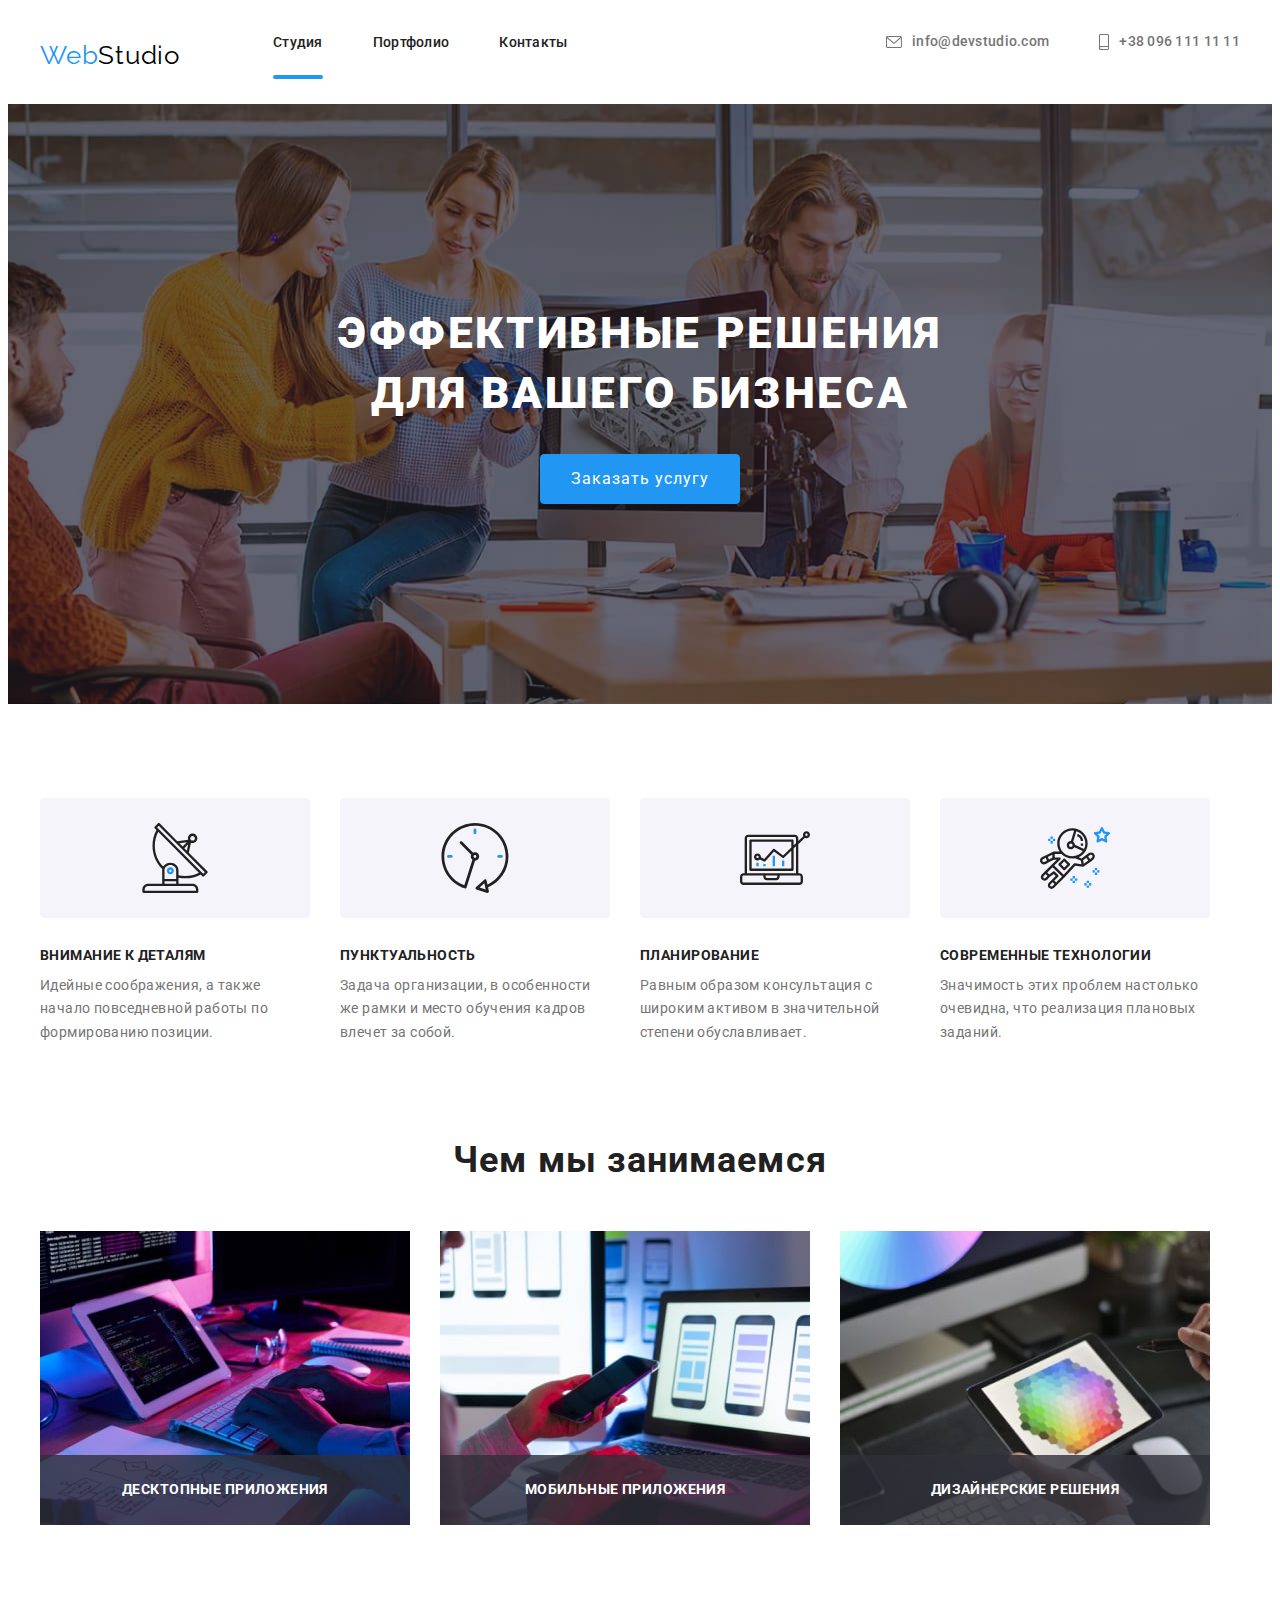
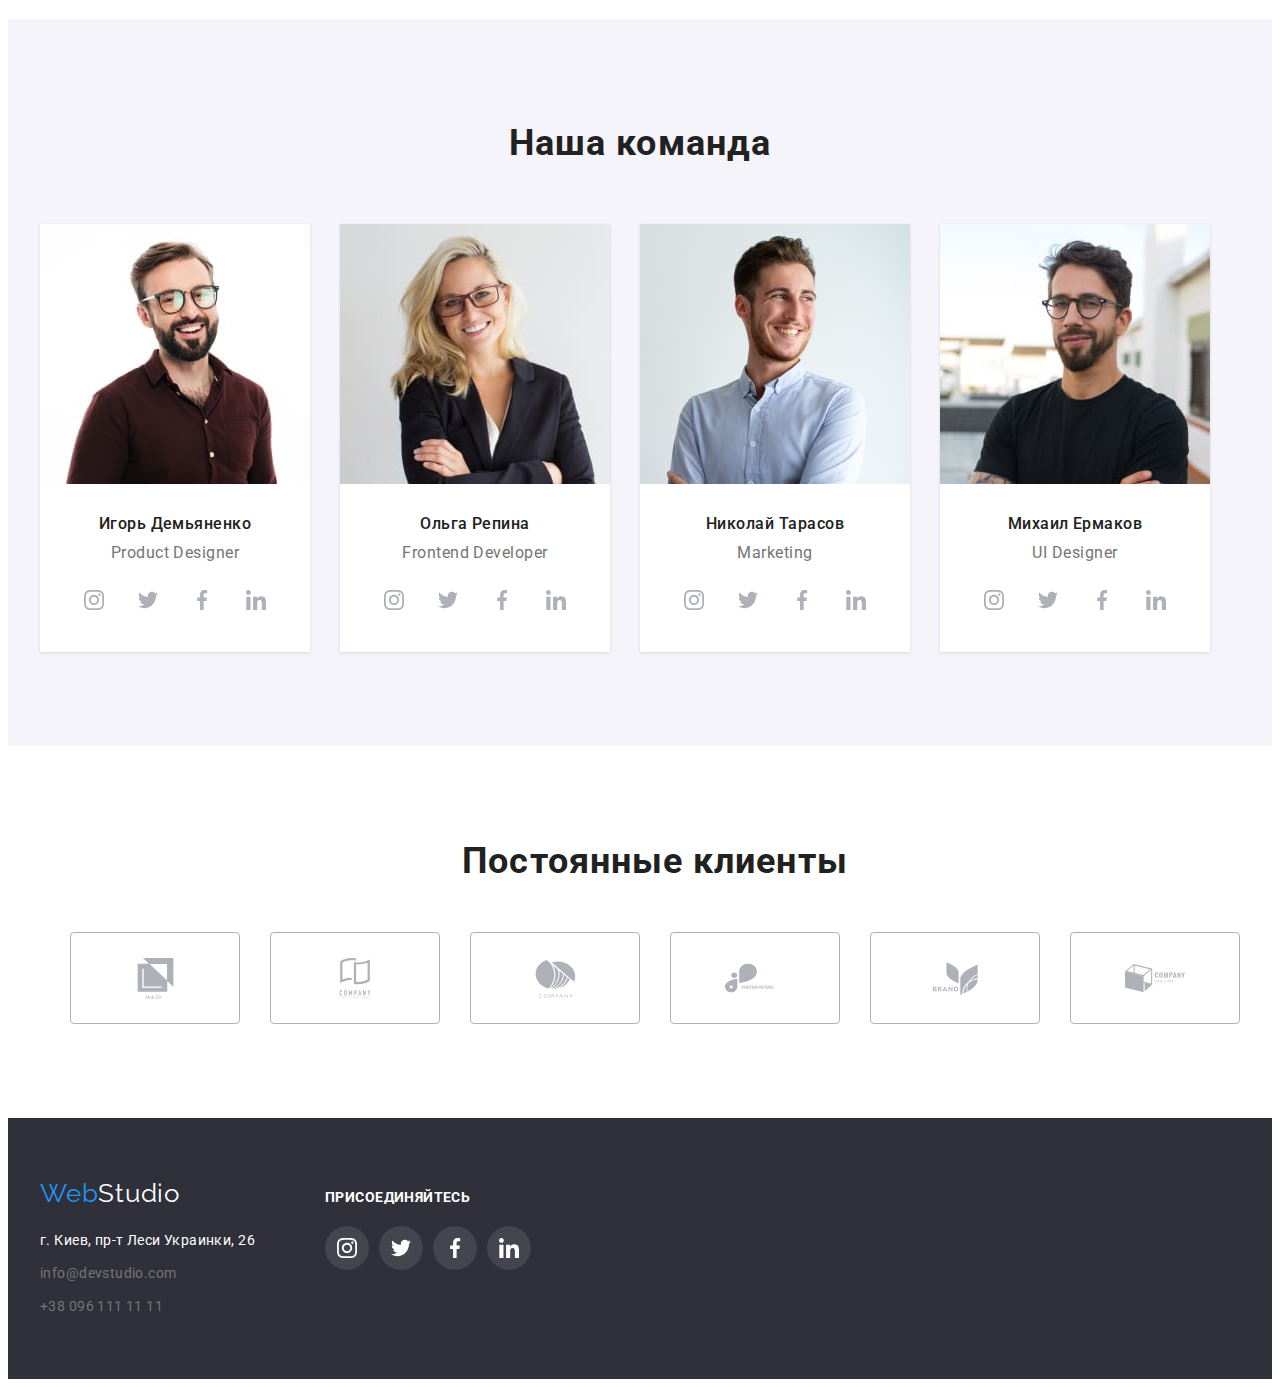
==== index.html @ ee0146f2 "ДЗ5" ====
<!DOCTYPE html>
<html lang="ru">
  <head>
    <meta charset="UTF-8" />
    <meta http-equiv="X-UA-Compatible" content="IE=edge" />
    <meta name="viewport" content="width=device-width, initial-scale=1.0" />
    <title>Document</title>
    <link rel="preconnect" href="https://fonts.googleapis.com">
    <link rel="preconnect" href="https://fonts.gstatic.com" crossorigin>
    <link href="https://fonts.googleapis.com/css2?family=Raleway:wght@700&family=Roboto:wght@400;500;700;900&display=swap" rel="stylesheet">
    <link rel="stylesheet" href="https://cdnjs.cloudflare.com/ajax/libs/modern-normalize/1.1.0/modern-normalize.min.css" integrity="sha512-wpPYUAdjBVSE4KJnH1VR1HeZfpl1ub8YT/NKx4PuQ5NmX2tKuGu6U/JRp5y+Y8XG2tV+wKQpNHVUX03MfMFn9Q==" crossorigin="anonymous" referrerpolicy="no-referrer" />
    <link rel="stylesheet" href="./css/styles.css"/>
  </head>
  <body>
      
    <header class="header">
        <div class="container header-container">
        <nav class="header-nav">
            <a href="./index.html" class="link list header-logo" lang="en"><span class="color-logo">Web</span>Studio
             </a>
            <ul class="list header-list">
                <li class="header-item">
                    <a href="./index.html" class="link header-link current">Студия</a>
                </li>
                <li class="header-item">
                    <a href="./portfolio.html" class="link header-link">Портфолио</a>
                </li>
                <li class="header-item">
                    <a href="" class="link header-link">Контакты</a>
                </li>
            </ul>
         </nav>
         <ul class="list header-list header-items">
                <li class="header-item">
                     <a class="link header-connection" href="mailto:info@devstudio.com">
                        <svg class="header-connection-icon" width="16" height="12">
                            <use href="./images/icons.svg#icon-envelope"></use>
                        </svg>  info@devstudio.com
                     </a>
                </li>
                <li class="header-item">
                     <a class="link header-connection" href="tel:+380961111111">
                        <svg class="header-connection-icon" width="10" height="16">
                            <use href="./images/icons.svg#icon-smartphone"></use>
                        </svg> +38 096 111 11 11
                     </a>
                </li>
            </ul>
        </div>
    </header>
    <main>
        <section class="hero hero-container section"> 
            <h1 class="hero-title">Эффективные решения <br> для вашего бизнеса</h1>
            <button class="hero-btn" type="button" data-modal-open>Заказать услугу</button>         
        </section>
        <section class="principle">
            <div class="container">
            <h2 class="visually-hidden">Наши принципы</h2>
            <ul class="list principle-list"> 
                <li class="principle-item">
                    <div class="principle-item-icon">
                    <svg class="principle-icon" >
                        <use href="./images/icons.svg#icon-antenna"></use>
                    </svg>
                    </div>
                    <h3 class="principle-item-title">Внимание к деталям</h3>
                    <p class="principle-after-title">Идейные соображения, а также начало повседневной работы по формированию позиции.</p>
                </li>
                <li class="principle-item">
                    <div class="principle-item-icon">
                        <svg class="principle-icon" >
                            <use href="./images/icons.svg#icon-clock"></use>
                        </svg>
                        </div>
                    <h3 class="principle-item-title">Пунктуальность</h3>
                    <p class="principle-after-title">Задача организации, в особенности же рамки и место обучения кадров влечет за собой.</p>
                </li>
                <li class="principle-item">
                    <div class="principle-item-icon">
                        <svg class="principle-icon" >
                            <use href="./images/icons.svg#icon-diagram"></use>
                        </svg>
                        </div>
                    <h3 class="principle-item-title">Планирование</h3>
                    <p class="principle-after-title">Равным образом консультация с широким активом в значительной степени обуславливает.</p>
                </li>
                <li class="principle-item">
                    <div class="principle-item-icon">
                        <svg class="principle-icon" >
                            <use href="./images/icons.svg#icon-astronaut"></use>
                        </svg>
                        </div>
                    <h3 class="principle-item-title">Современные технологии</h3>
                    <p class="principle-after-title">Значимость этих проблем настолько очевидна, что реализация плановых заданий.</p>
                </li>
            </ul>
        </div>
        </section>
        <section class="functions section">
            <div class="container">
            <h2 class="functions-title">Чем мы занимаемся</h2>
            <ul class="list functions-list">
                <li class="functions-item">
                    <img src="images/img1.jpg" alt="Программист набирает код" width="370"> 
                    <h3 class="item-title">Десктопные приложения</h3>
                </li>
                <li class="functions-item">
                    <img src="images/img2.jpg" alt="Макеты мобильных приложений на мониторах" width="370">
                    <h3 class="item-title">Мобильные приложения</h3>
                </li>
                <li class="functions-item">
                    <img src="images/img3.jpg" alt="Цветовая палитра на планшете" width="370">
                    <h3 class="item-title">Дизайнерские решения</h3>
                </li>
            </ul>
        </div>
        </section>
        <section class="team section">
            <div class="container">
            <h2 class="team-title">Наша команда</h2>
            <ul class="list team-list">
                <li class="team-item">
                    <img src="./images/id.jpg" alt="Игорь Демьяненко" width="270">
                    <div class="team-items-title">
                    <h3 class="team-item-title">Игорь Демьяненко</h3>
                    <p class="team-after-title" lang="en">Product Designer</p>
                    <ul class="team-social-list list">
                        <li class="team-social-item">
                            <a href="" class="team-social-link link">
                                <svg class="team-social-icon" width="20" height="20">
                                    <use href="./images/icons.svg#icon-instagram"></use>
                                </svg>
                            </a>
                        </li>
                        <li class="team-social-item">
                            <a href="" class="team-social-link link">
                                <svg class="team-social-icon" width="20" height="20">
                                    <use href="./images/icons.svg#icon-twitter"></use>
                                </svg>
                            </a>
                        </li>
                        <li class="team-social-item">
                            <a href="" class="team-social-link link">
                                <svg class="team-social-icon" width="20" height="20">
                                    <use href="./images/icons.svg#icon-facebook"></use>
                                </svg>
                            </a>
                        </li>
                        <li class="team-social-item">
                            <a href="" class="team-social-link link">
                                <svg class="team-social-icon" width="20" height="20">
                                    <use href="./images/icons.svg#icon-linkedin"></use>
                                </svg>
                            </a>
                        </li>
                    </ul>
                    </div>
                </li>
                <li class="team-item">
                    <img src="./images/or.jpg" alt="Ольга Репина" width="270">
                    <div class="team-items-title">
                    <h3 class="team-item-title">Ольга Репина</h3>
                    <p class="team-after-title" lang="en">Frontend Developer</p>
                    <ul class="team-social-list list">
                        <li class="team-social-item">
                            <a href="" class="team-social-link link">
                                <svg class="team-social-icon" width="20" height="20">
                                    <use href="./images/icons.svg#icon-instagram"></use>
                                </svg>
                            </a>
                        </li>
                        <li class="team-social-item">
                            <a href="" class="team-social-link link">
                                <svg class="team-social-icon" width="20" height="20">
                                    <use href="./images/icons.svg#icon-twitter"></use>
                                </svg>
                            </a>
                        </li>
                        <li class="team-social-item">
                            <a href="" class="team-social-link link">
                                <svg class="team-social-icon" width="20" height="20">
                                    <use href="./images/icons.svg#icon-facebook"></use>
                                </svg>
                            </a>
                        </li>
                        <li class="team-social-item">
                            <a href="" class="team-social-link link">
                                <svg class="team-social-icon" width="20" height="20">
                                    <use href="./images/icons.svg#icon-linkedin"></use>
                                </svg>
                            </a>
                        </li>
                    </ul>
                    </div>
                </li>
                <li class="team-item">
                    <img src="./images/nt.jpg" alt="Николай Тарасов" width="270">
                    <div class="team-items-title">
                    <h3 class="team-item-title">Николай Тарасов</h3>
                    <p class="team-after-title" lang="en">Marketing</p>
                    <ul class="team-social-list list">
                        <li class="team-social-item">
                            <a href="" class="team-social-link link">
                                <svg class="team-social-icon" width="20" height="20">
                                    <use href="./images/icons.svg#icon-instagram"></use>
                                </svg>
                            </a>
                        </li>
                        <li class="team-social-item">
                            <a href="" class="team-social-link link">
                                <svg class="team-social-icon" width="20" height="20">
                                    <use href="./images/icons.svg#icon-twitter"></use>
                                </svg>
                            </a>
                        </li>
                        <li class="team-social-item">
                            <a href="" class="team-social-link link">
                                <svg class="team-social-icon" width="20" height="20">
                                    <use href="./images/icons.svg#icon-facebook"></use>
                                </svg>
                            </a>
                        </li>
                        <li class="team-social-item">
                            <a href="" class="team-social-link link">
                                <svg class="team-social-icon" width="20" height="20">
                                    <use href="./images/icons.svg#icon-linkedin"></use>
                                </svg>
                            </a>
                        </li>
                    </ul> 
                    </div>
                </li>
                <li class="team-item">
                    <img src="./images/me.jpg" alt="Михаил Ермаков" width="270">
                    <div class="team-items-title">
                    <h3 class="team-item-title">Михаил Ермаков</h3>
                    <p class="team-after-title" lang="en">UI Designer</p>
                    <ul class="team-social-list list">
                        <li class="team-social-item">
                            <a href="" class="team-social-link link">
                                <svg class="team-social-icon" width="20" height="20">
                                    <use href="./images/icons.svg#icon-instagram"></use>
                                </svg>
                            </a>
                        </li>
                        <li class="team-social-item">
                            <a href="" class="team-social-link link">
                                <svg class="team-social-icon" width="20" height="20">
                                    <use href="./images/icons.svg#icon-twitter"></use>
                                </svg>
                            </a>
                        </li>
                        <li class="team-social-item">
                            <a href="" class="team-social-link link">
                                <svg class="team-social-icon" width="20" height="20">
                                    <use href="./images/icons.svg#icon-facebook"></use>
                                </svg>
                            </a>
                        </li>
                        <li class="team-social-item">
                            <a href="" class="team-social-link link">
                                <svg class="team-social-icon" width="20" height="20">
                                    <use href="./images/icons.svg#icon-linkedin"></use>
                                </svg>
                            </a>
                        </li>
                    </ul>   
                    </div>
                </li>
            </ul>
        </div>
        </section>
    <section class="clients section">
        <div class="container">
            <div class="clients-container-title container">
                <h2 class="clients-title">Постоянные клиенты</h2>
            </div>
                <div class="container">
                <ul class="clients-list list">
                    <li class="clients-item">
                        <a href="" class="clients-link link">
                            <svg class="clients-icon" width="41" height="47">
                                <use href="./images/icons.svg#icon-client1"></use>
                            </svg>
                        </a>
                    </li> 
                    <li class="clients-item">
                        <a href="" class="clients-link link">
                            <svg class="clients-icon" width="40" height="52">
                                <use href="./images/icons.svg#icon-client2"></use>
                            </svg>
                        </a>
                    </li>
                    <li class="clients-item">
                        <a href="" class="clients-link link">
                            <svg class="clients-icon" width="43" height="41">
                                <use href="./images/icons.svg#icon-client3"></use>
                            </svg>
                        </a>
                    </li>
                    <li class="clients-item">
                        <a href="" class="clients-link link">
                            <svg class="clients-icon" width="106" height="60">
                                <use href="./images/icons.svg#icon-client4"></use>
                            </svg>
                        </a>
                    </li>
                    <li class="clients-item">
                        <a href="" class="clients-link link">
                            <svg class="clients-icon" width="63" height="45">
                                <use href="./images/icons.svg#icon-client5"></use>
                            </svg>
                        </a>
                    </li>
                    <li class="clients-item">
                        <a href="" class="clients-link link">
                            <svg class="clients-icon" width="106" height="60">
                                <use href="./images/icons.svg#icon-client6"></use>
                            </svg>
                        </a>
                    </li>  
                </ul>
                </div> 
        </div>
    </section>
    </main>
    <footer class="footer">
        <div class=" footer-container container">
            <div class="footer-address-container">
                <a href="./index.html"  class="link list footer-logo" lang="en"><span class="color-logo">Web</span>Studio</a>
                <address class="address">
                <ul class="list address-list">
                    <li class="address-item">
                        <a class="link footer-address" href="https://goo.gl/maps/pU8brR7gnoEHsKsn8" 
                    target="_blank" rel="noopener noreferrer">
                    г. Киев, пр-т Леси Украинки, 26</a>
                    </li>
                 <li class="address-item">
                    <a class="link footer-connection" href="mailto:info@devstudio.com">info@devstudio.com</a>
                </li>
                <li class="address-item">
                    <a class="link footer-connection" href="tel:+380961111111">+38 096 111 11 11</a>
                </li>
            </ul>
            </address>
        </div>
        <div class="footer-social">
            <h3 class="footer-social-title">присоединяйтесь</h3>
            <div>
                <ul class="footer-social-list list">
                    <li class="footer-social-item">
                        <a href="" class="footer-social-link link">
                            <svg class="footer-social-icon" width="20" height="20">
                                <use href="./images/icons.svg#icon-instagram"></use>
                            </svg>
                        </a>
                    </li>
                    <li class="footer-social-item">
                        <a href="" class="footer-social-link link">
                            <svg class="footer-social-icon" width="20" height="20">
                                <use href="./images/icons.svg#icon-twitter"></use>
                            </svg>
                        </a>
                    </li>
                    <li class="footer-social-item">
                        <a href="" class="footer-social-link link">
                            <svg class="footer-social-icon" width="20" height="20">
                                <use href="./images/icons.svg#icon-facebook"></use>
                            </svg>
                        </a>
                    </li>
                    <li class="footer-social-item">
                        <a href="" class="footer-social-link link">
                            <svg class="footer-social-icon" width="20" height="20">
                                <use href="./images/icons.svg#icon-linkedin"></use>
                            </svg>
                        </a>
                    </li>
                </ul>   
            </div>
        </div>
    </div>
    </footer>
    <div class="backdrop is-hidden" data-modal>
        <div class="modal">
            <button type="button" class="modal-close" data-modal-close>
                <svg class="modal-close-icon" width="11" height="11">
                    <use href="./images/icons.svg#icon-close"></use>
                </svg>

            </button>
        </div>  
    </div>
    <script src="./js/modal.js"></script>
  </body>
</html>
---- css/styles.css ----
:root {
    --main-title-color: #FFFFFF;
    --second-title-color: #212121;
    --main-text-color: #757575;
    --accent-color: #2196F3;
    --btn-color: #FFFFFF;
    --second-btn-color:#212121;
    --header-text-color: #212121;
    --header-connection-color: #757575;
    --footer-address-color: #FFFFFF;
    --footer-connection-color: rgba(255, 255, 255, 0.6);
    --card-color: #fff;
}

p, h1, h2, h3, h4, h5, h6 {
    margin: 0;
}

ul {
    margin: 0;
    padding: 0;
}

.container {
    width: 1200px;
    padding-left: 15px;
    padding-right: 15px;
    margin: 0 auto;
}

.section{
    padding-top: 94px;
    padding-bottom: 94px;
}

button {
    cursor: pointer;
}

body {
    font-family: Roboto, sans-serif;
}

img{
    display: block;
}

.list {
    list-style: none;
}

.link {
    text-decoration: none;
    outline: none;
}

.visually-hidden {
    position: absolute;
    white-space: nowrap;
    width: 1px;
    height: 1px;
    overflow: hidden;
    border: 0;
    padding: 0;
    clip: rect(0 0 0 0);
    clip-path: inset(50%);
    margin: -1px;
  }

  .color-logo{
      color: var(--accent-color);
  }

/*------------------------HEADER------------------------*/

.header{
    padding-top: 24px;
    padding-bottom: 25px;
}

.header-logo {
    font-family: Raleway;
    font-size: 26px;
    line-height: 1.19;
    letter-spacing: 0.03em;
    color: black;
    margin-right: 93px;
}

.header-container{
    display: flex;
    align-items: center;
}

.header-nav{
    display: flex;
    align-items: center;
}

.header-list{
    display: flex;
    justify-content: center;
}

.header-connection {
    display:flex;
    align-items:center;
    justify-content:center;
    font-weight: 500;
    font-size: 14px;
    line-height: 1.14;
    letter-spacing: 0.02em;
    color: var(--header-connection-color);
    width: 100%;
    height: 100%;
    transition-duration: 250ms;
    transition-timing-function:cubic-bezier(0.4, 0, 0.2, 1);
}

.header-connection-icon{
    fill: currentColor;
    margin-right: 10px;
}

.header-connection:focus,
.header-connection:hover{
    color: var(--accent-color);
}

.current{
    color: var(--accent-color);

}

.header-item{
    position: relative;
    padding-bottom: 28px;

}

.header-items{
    margin-left: auto;
}

.header-item:not(:last-child){
    margin-right: 50px;
}

.header-link {
    font-weight: 500;
    font-size: 14px;
    line-height: 1.14;
    letter-spacing: 0.02em;
    color: var(--header-text-color);
    transition-duration: 250ms;
    transition-timing-function:cubic-bezier(0.4, 0, 0.2, 1);
}

.header-link:focus,
.header-link:hover{
    color: var(--accent-color);
}


.header-link.current::after{
    content: '';
    width: 100%;
    height: 4px;
    background-color: var(--accent-color);
    border-radius: 2px;
    display: block;
    
    position: absolute;
    bottom: 0;  
    margin: 0;  
}

/*-----------------HERO-------------------*/

.hero {
    background-color: #2F303A;
    background-image: linear-gradient(rgba(47, 48, 58, 0.4),
    rgba(47, 48, 58, 0.4)),
    url(../images/hero-bg.jpg);
    background-repeat: no-repeat;
    background-position: center;
    background-size: cover;
}

.hero-container{
    text-align: center;
    padding: 200px 0 200px 0;
}

.hero-title {
    font-weight: 900;
    font-size: 44px;
    line-height: 1.36;
    text-align: center;
    letter-spacing: 0.06em;
    text-transform: uppercase;
    color: var(--main-title-color);
}

.hero-btn {
    font-family: inherit;
    font-size: 16px;
    line-height: 1.88;
    align-items: center;
    text-align: center;
    letter-spacing: 0.06em;
    color: var(--btn-color);
    width: 200px;
    height: 50px;
    background: var(--accent-color);
    box-shadow: 0px 4px 4px rgba(0, 0, 0, 0.15);
    border-radius: 4px;
    margin-top: 30px;
    outline: none;
    border: 1px solid var(--accent-color)
}

/*-------------------OURS PRINCIPLE---------------*/

.principle{
    padding-top: 94px;
}

.principle-list{
    display: flex;
}

.principle-item:not(:last-child){
    margin-right: 30px;
}

.principle-item{
    width: 270px;
}

.principle-icon{
    width: 70px;
    height: 70px;
    background: #F5F4FA;
    border-radius: 4px;
    display: flex;
    justify-content: center;
    align-items: center;
}

.principle-item-icon{
    width: 270px;
    height: 120px;
    background: #F5F4FA;
    border-radius: 4px;
    display: flex;
    justify-content: center;
    align-items: center;
    margin-bottom: 30px;
}

.principle-item-title {
    font-size: 14px;
    line-height: 1.14;
    letter-spacing: 0.03em;
    text-transform: uppercase;
    color:var(--second-title-color);
}

.principle-after-title {
    font-size: 14px;
    line-height: 1.7;
    letter-spacing: 0.03em;
    color:var(--main-text-color);
    margin-top: 10px;
}

/*-----------------FUNCTIONS-------------*/

.functions-list{
    display: flex;
    margin-top: 50px;
}

.functions-item:not(:last-child){
    margin-right: 30px;
}

.functions-title {
    font-size: 36px;
    line-height: 1.17;
    text-align: center;
    letter-spacing: 0.03em;
    color:var(--second-title-color);
}

.functions-item{
    position: relative;
    display: flex;
    width: 370px;
    height: 294px;
    mix-blend-mode: normal;
    background-repeat: no-repeat;
    background-position: center;
    background-size: cover;
}

.item-title {
    position: absolute;
    font-weight: bold;
    font-size: 14px;
    line-height: 1.14;
    text-align: center;
    letter-spacing: 0.03em;
    text-transform: uppercase; 
    color: var(--main-title-color);
    display: flex;
    justify-content: center;
    align-items: center;
    width: 370px;
    height: 70px;
    margin-top: 224px;
    background-color:  rgba(47, 48, 58, 0.8);
}


/*-----------------OUR TEAM------------------*/

.team{
    background-color:  #F5F4FA;
}

.team-list{
    display: flex;
    margin-top: 50px;
}

.team-item:not(:last-child){
    margin-right: 30px;
}

.team-title {
    font-size: 36px;
    line-height: 1.7;
    text-align: center;
    letter-spacing: 0.03em;
    color:var(--second-title-color);
}

.team-item{
    background-color: #fff;
    box-shadow: 0px 2px 1px 0px rgba(0, 0, 0, 0.2);
    box-shadow: 0px 1px 1px 0px rgba(0, 0, 0, 0.14);
    box-shadow: 0px 1px 3px 0px rgba(0, 0, 0, 0.12);
}

.team-items-title{
    padding-top: 30px;
    padding-bottom: 30px;
}

.team-item-title {
    font-weight: 500;
    font-size: 16px;
    line-height: 1.19;
    text-align: center;
    letter-spacing: 0.03em;
    color:var(--second-title-color);
}

.team-after-title{
    font-size: 16px;
    line-height: 1.19;
    text-align: center;
    letter-spacing: 0.03em; 
    color:var(--main-text-color);
    margin-top: 10px;
    margin-bottom: 16px;
}

.team-social-list{
    display: flex;
    justify-content: center;
}

.team-social-item{
    width: 44px;
    height: 44px;
}

.team-social-item:not(:last-child){
    margin-right: 10px;
}

.team-social-link{
    width: 100%;
    height: 100%;
    background-color: #FFFFFF;
    border-radius:50%;
    display:flex;
    align-items:center;
    justify-content:center;
    color:  #AFB1B8;
    transition-duration: 250ms;
    transition-timing-function:cubic-bezier(0.4, 0, 0.2, 1);
}

.team-social-icon{
    fill: currentColor;
}

.team-social-link:hover,
.team-social-link:focus{
    background-color: var(--accent-color);
    color: #FFFFFF;
}


/*-------------------------Clients--------------------*/

.clients{
    padding-top: 94px;
}

.clients-title{
    font-weight: bold;
    font-size: 36px;
    line-height: 1.17;
    text-align: center;
    letter-spacing: 0.03em;
    color: #212121;
}

.clients-container-title{
    margin-bottom: 50px;
}

.clients-list{
    display: flex;
    justify-content: center;
}

.clients-link{
    color: #AFB1B8;
    width: 170px;
    height: 92px;
    border: 1px solid #AFB1B8;
    box-sizing: border-box;
    border-radius: 4px;
    display: flex;
    justify-content: center;
    align-items: center;
    transition-duration: 250ms;
    transition-timing-function:cubic-bezier(0.4, 0, 0.2, 1);
}

.clients-item:not(:last-child){
    margin-right: 30px;
}

.clients-icon{
    fill: currentColor;
}

.clients-link:hover,
.clients-link:focus{
    color: var(--accent-color); 
    border: 1px solid var(--accent-color);   
}

/*-------------------------FOOTER---------------------*/

.footer {
    background: #2F303A;
    padding-top: 60px;
    padding-bottom: 60px;
}
.footer-container{
    display: flex;
    align-items: baseline;
}

.footer-address-container{
    margin-right: 70px;
}

.footer-logo{
    font-family: Raleway;
    font-style: normal;
    font-size: 26px;
    line-height: 1.19;
    letter-spacing: 0.03em;
    color:white;
    margin-bottom: 20px;
    display: block;
}

.address-item:not(:last-child){
    margin-bottom: 9px;
}

.footer-address{
    font-style: normal;
    font-size: 14px;
    line-height: 1.7;
    letter-spacing: 0.03em;
    color:var(--footer-address-color);
    transition-duration: 250ms;
    transition-timing-function:cubic-bezier(0.4, 0, 0.2, 1);
}

.footer-address:focus,
.footer-address:hover{
    color: var(--accent-color);
}

.footer-connection {
    font-style: normal;
    font-size: 14px;
    line-height: 1.7;
    letter-spacing: 0.03em;
    color:var(--header-connection-color);
    transition-duration: 250ms;
    transition-timing-function:cubic-bezier(0.4, 0, 0.2, 1);
}

.footer-connection:focus,
.footer-connection:hover{
    color: var(--accent-color);
}

/*-----------------FOOTER SOCIAL-------------------*/

.footer-social{
    display: flex;
    flex-direction: column;
}

.footer-social-title{
    font-weight: bold;
    font-size: 14px;
    line-height: 1.14;
    letter-spacing: 0.03em;
    text-transform: uppercase;
    color: var(--main-title-color);
}

.footer-social-list{
    display: flex;
    padding-top: 20px;
}

.footer-social-item{
    width: 44px;
    height: 44px;
}

.footer-social-item:not(:last-child){
    margin-right: 10px;
}

.footer-social-link{
    width: 100%;
    height: 100%;
    background-color: rgba(255, 255, 255, 0.1);
    border-radius:50%;
    display:flex;
    align-items:center;
    justify-content:center;
    color:  #FFFFFF;

    transition-property: background-color;
    transition-duration: 250ms;
    transition-timing-function:cubic-bezier(0.4, 0, 0.2, 1);
}

.footer-social-icon{
    fill: currentColor;
}

.footer-social-link:hover,
.footer-social-link:focus{
    background-color: var(--accent-color);
}

.backdrop{
    position: fixed;
    top: 0;
    left: 0;
    width: 100%;
    height: 100%;
    background-color:  rgba(0, 0, 0, 0.2);
    transition:  opacity 500ms, visibility 500ms;
}

.modal{
    position: absolute;
    top: 50%;
    left: 50%;
    transform: translate(-50%, -50%);

    width: 528px;
    min-height: 581px;
    background-color: #FFFFFF;
    box-shadow: 0px 1px 3px rgba(0, 0, 0, 0.12), 0px 1px 1px rgba(0, 0, 0, 0.14), 0px 2px 1px rgba(0, 0, 0, 0.2);
    border-radius: 4px;
}

.modal-close{
    position: absolute;
    top: 8px;
    right: 8px;
    width: 30px;
    height: 30px;
    border: 1px solid rgba(0, 0, 0, 0.1);
    border-radius: 50%;
    box-sizing: border-box;
    display: flex;
    align-items: center;
    justify-content: center;
} 

.is-hidden{
    visibility: hidden;
    opacity: 0;
    pointer-events: none;
}

/*----------------PORTFOLIO-----------------*/

.filter-list{
    display: flex;
    justify-content: center;
    margin-bottom: 54px;
}

.filter-btn{
    font-family: inherit;
    font-weight: 500;
    font-size: 16px;
    line-height: 1.6;
    text-align: center;
    letter-spacing: 0.03em;
    color: var(--second-btn-color);
    padding: 6px 22px 6px 22px;
    outline: none;
    background: #F5F4FA;
    border-radius: 4px;
    border: 1px solid #F5F4FA;
    transition-duration: 250ms;
    transition-timing-function:cubic-bezier(0.4, 0, 0.2, 1);
}

.filter-item:not(:last-child){
    margin-right: 8px;
}

.filter-btn:focus,
.filter-btn:hover{
    color:var(--btn-color);
    background-color:var(--accent-color);
    box-shadow: 0px 3px 1px rgba(0, 0, 0, 0.1), 0px 1px 2px rgba(0, 0, 0, 0.08), 0px 2px 2px rgba(0, 0, 0, 0.12);
    border-radius: 4px;
}

.main-list{
    display: flex;
    flex-wrap: wrap;
    margin-left: -30px;
    margin-top: -30px;
}

.main-item{
    margin-left: 30px;
    margin-top: 30px;
    width: 370px;
    background-color: var(--card-color);
    transition-duration: 250ms;
    transition-timing-function:cubic-bezier(0.4, 0, 0.2, 1);
}

.main-item:hover,
.main-item:focus{
    border: 1px solid #EEEEEE;
    box-sizing: border-box;
    box-shadow: 0px 1px 1px 
    rgba(0, 0, 0, 0.12), 0px 4px 4px 
    rgba(0, 0, 0, 0.06), 1px 4px 6px 
    rgba(0, 0, 0, 0.16);
}

.main-item-overlay{
    position: relative;
    overflow: hidden;
}

.main-item:hover .main-item-text,
.main-item:focus .main-item-text{
    transform: translateY(-100%);
 
}

.main-item-text{
    position: absolute;
    transform: translateY(0);
    transition: transform;
    transition-duration: 250ms;
    transition-timing-function:cubic-bezier(0.4, 0, 0.2, 1);


    font-size: 18px;
    line-height: 1.6;  
    letter-spacing: 0.03em;
    color: var(--main-title-color);
    background-color: rgba(33, 150, 243, 0.9);
    display: flex;
    justify-content: center;
    align-items: center;
    width: 370px;
    height: 294px;
    padding: 63px 24px;
    overflow: auto;
}

.main-item-text::after{
    content: '';
    width: 100%;
    height: 100%;
    display: block;
    position: absolute;
    top: 0;
    right: 0;
    left: 0;
    bottom: 0;  
    margin: 0;
}

.main-items-title{
    display: block;
    padding: 20px 24px;
    box-sizing: border-box;
    border-right: 1px solid #EEEEEE;
    border-bottom: 1px solid #EEEEEE;
    border-left: 1px solid #EEEEEE;
}

.main-item-title{
    font-size: 18px;
    line-height: 2;
    letter-spacing: 0.06em;
    color:var(--second-title-color);
}

.main-after-title{
    display: block;
    font-size: 16px;
    line-height: 1.9;
    letter-spacing: 0.03em;
    color:var(--main-text-color);
    margin-top: 4px;
}
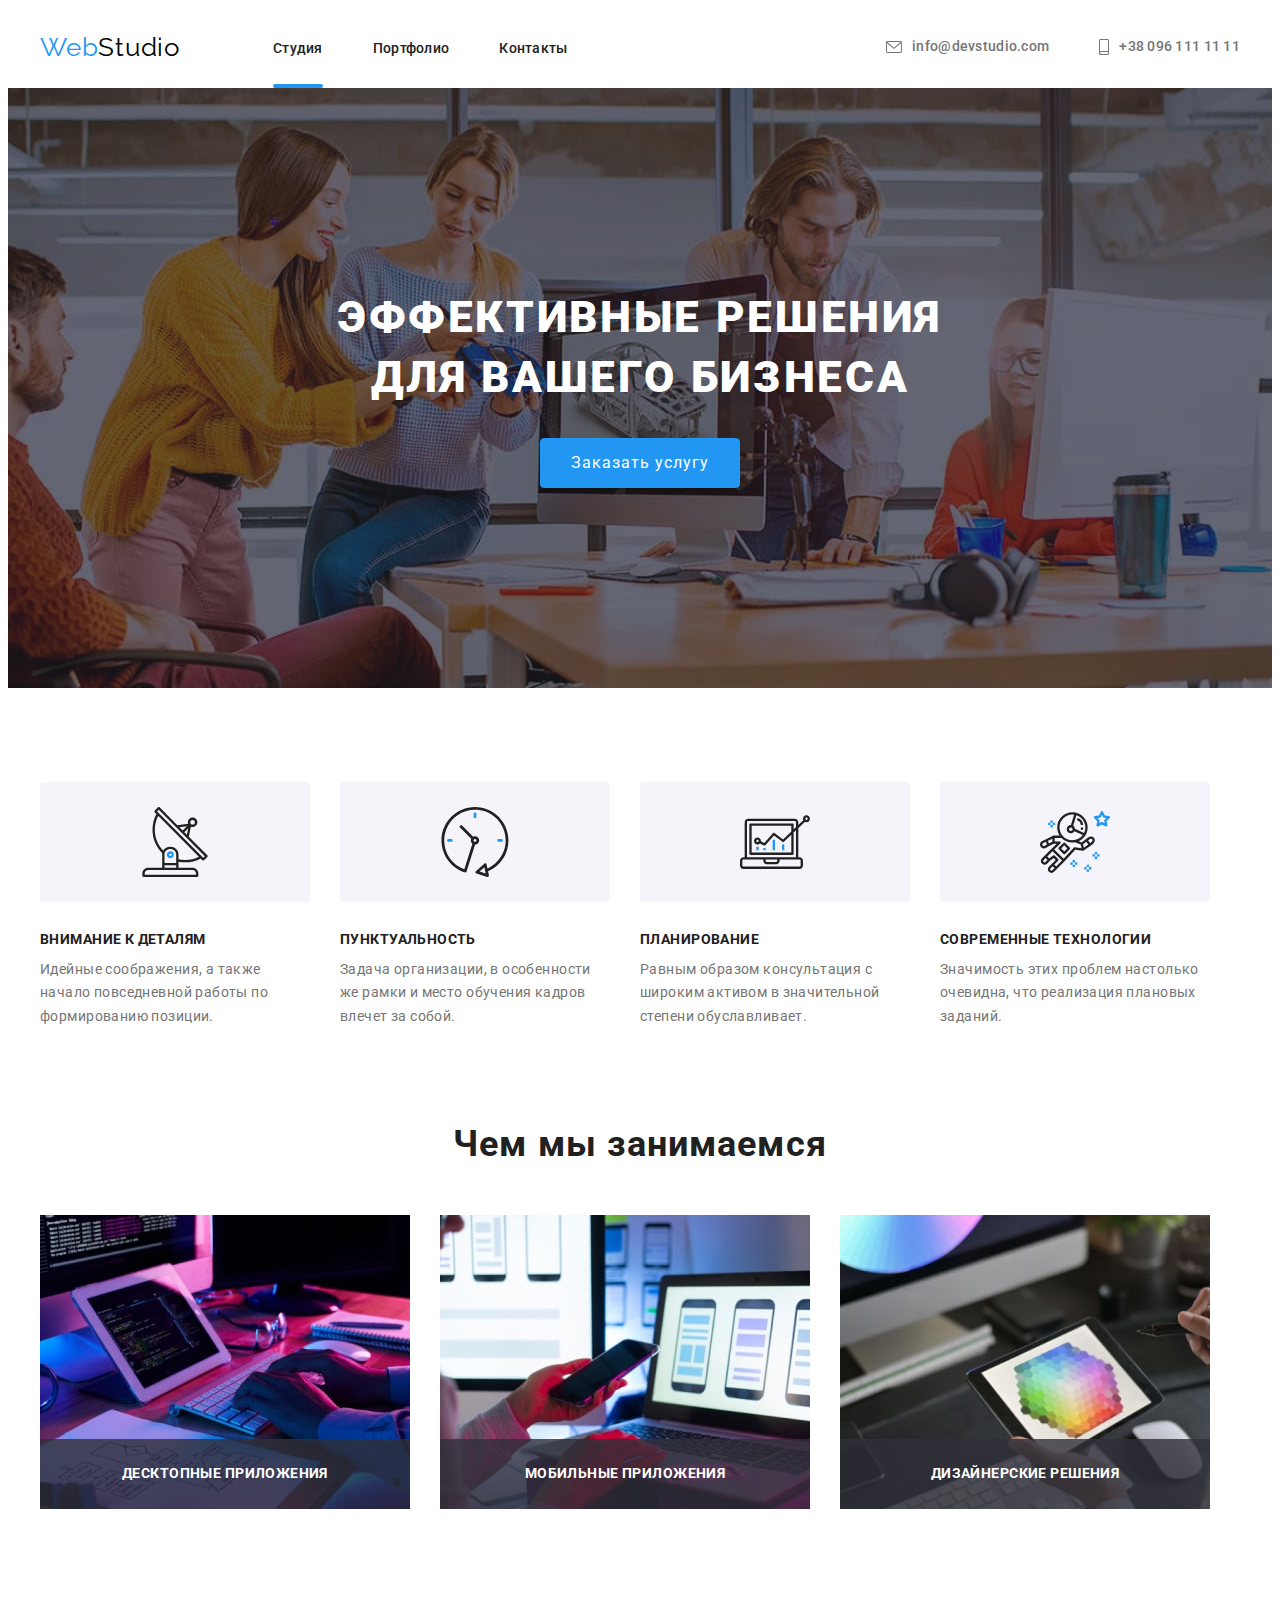
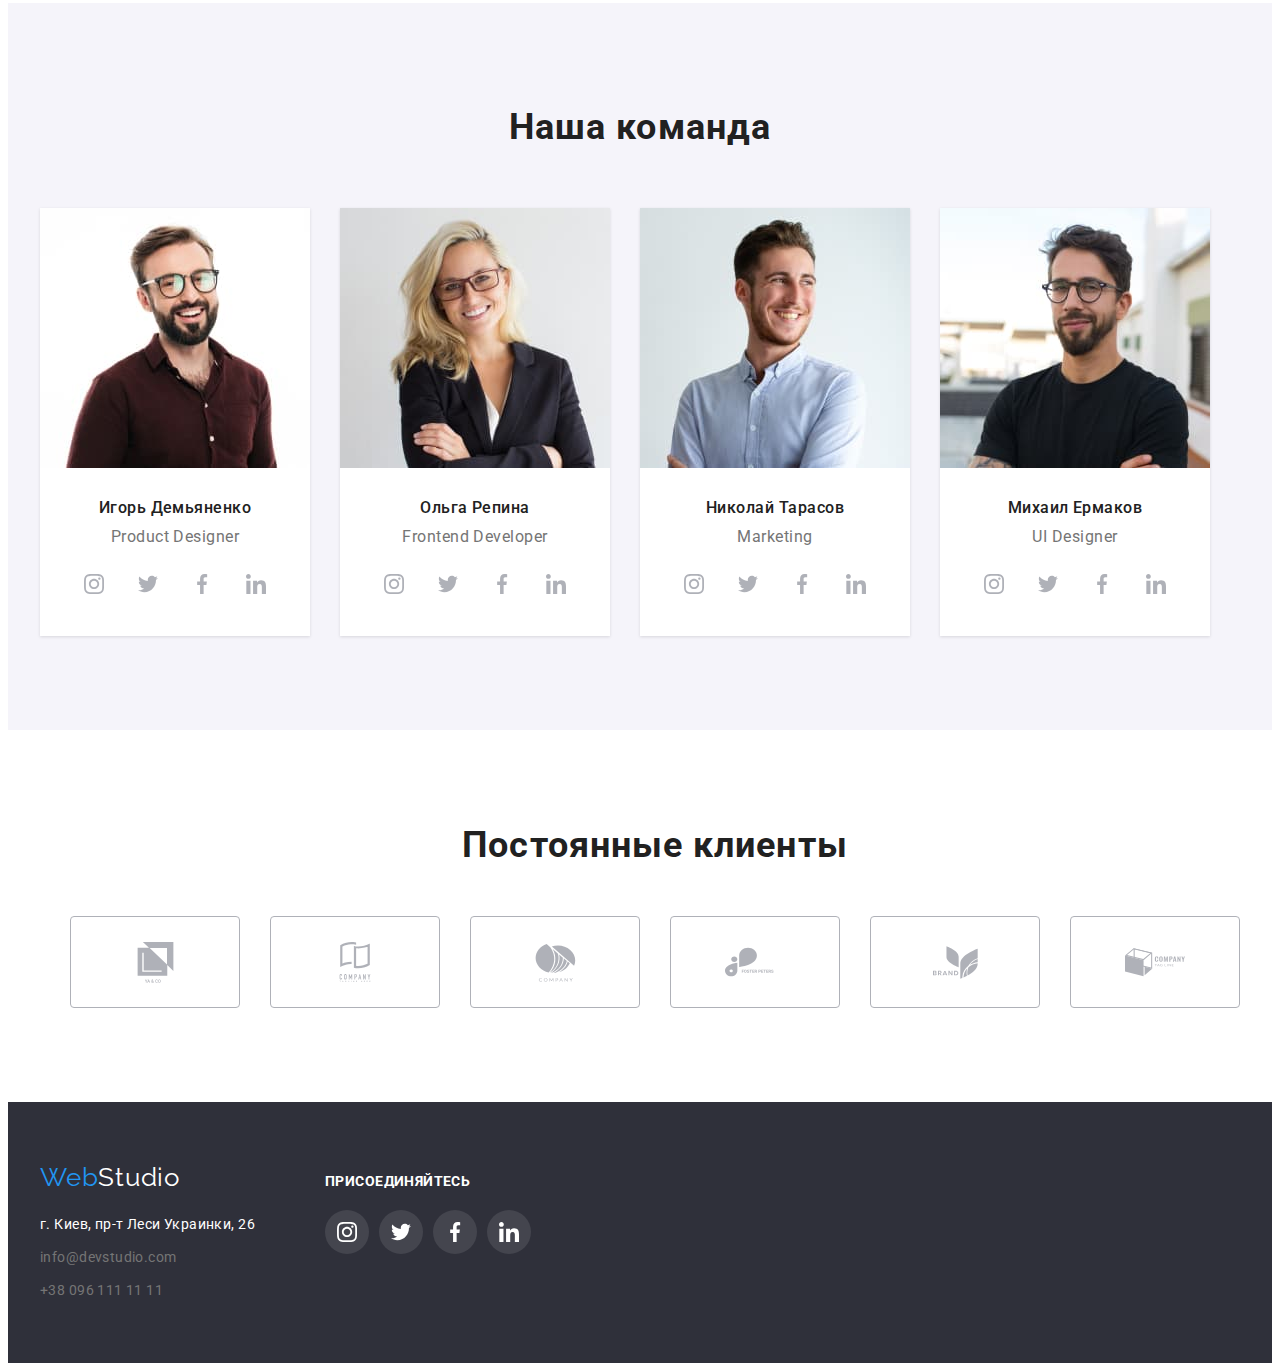
==== commit c0741e0a: "ДЗ5" ====
--- a/index.html
+++ b/index.html
@@ -391,6 +391,6 @@
             </button>
         </div>  
     </div>
-    <script src="./js/modal.js"></script>
+    <script src="./modal.js"></script>
   </body>
 </html>
--- a/css/styles.css
+++ b/css/styles.css
@@ -113,6 +113,7 @@
     color: var(--header-connection-color);
     width: 100%;
     height: 100%;
+    transition-property: color;
     transition-duration: 250ms;
     transition-timing-function:cubic-bezier(0.4, 0, 0.2, 1);
 }
@@ -132,12 +133,6 @@
 
 }
 
-.header-item{
-    position: relative;
-    padding-bottom: 28px;
-
-}
-
 .header-items{
     margin-left: auto;
 }
@@ -147,20 +142,23 @@
 }
 
 .header-link {
+    position:relative;
+
+    transition-property: color;
+    transition-duration: 250ms;
+    transition-timing-function:cubic-bezier(0.4, 0, 0.2, 1);
+
     font-weight: 500;
     font-size: 14px;
     line-height: 1.14;
     letter-spacing: 0.02em;
     color: var(--header-text-color);
-    transition-duration: 250ms;
-    transition-timing-function:cubic-bezier(0.4, 0, 0.2, 1);
 }
 
 .header-link:focus,
 .header-link:hover{
     color: var(--accent-color);
 }
-
 
 .header-link.current::after{
     content: '';
@@ -171,7 +169,7 @@
     display: block;
     
     position: absolute;
-    bottom: 0;  
+    bottom: -32px;  
     margin: 0;  
 }
 
@@ -401,6 +399,7 @@
     align-items:center;
     justify-content:center;
     color:  #AFB1B8;
+    transition-property: color, bacground-color;
     transition-duration: 250ms;
     transition-timing-function:cubic-bezier(0.4, 0, 0.2, 1);
 }
@@ -450,6 +449,7 @@
     display: flex;
     justify-content: center;
     align-items: center;
+    transition-property: color, border;
     transition-duration: 250ms;
     transition-timing-function:cubic-bezier(0.4, 0, 0.2, 1);
 }
@@ -505,6 +505,7 @@
     line-height: 1.7;
     letter-spacing: 0.03em;
     color:var(--footer-address-color);
+    transition-property: color;
     transition-duration: 250ms;
     transition-timing-function:cubic-bezier(0.4, 0, 0.2, 1);
 }
@@ -520,6 +521,7 @@
     line-height: 1.7;
     letter-spacing: 0.03em;
     color:var(--header-connection-color);
+    transition-property: color;
     transition-duration: 250ms;
     transition-timing-function:cubic-bezier(0.4, 0, 0.2, 1);
 }
@@ -647,6 +649,7 @@
     background: #F5F4FA;
     border-radius: 4px;
     border: 1px solid #F5F4FA;
+    transition-property: color, background-color, box-shadow;
     transition-duration: 250ms;
     transition-timing-function:cubic-bezier(0.4, 0, 0.2, 1);
 }
@@ -660,7 +663,6 @@
     color:var(--btn-color);
     background-color:var(--accent-color);
     box-shadow: 0px 3px 1px rgba(0, 0, 0, 0.1), 0px 1px 2px rgba(0, 0, 0, 0.08), 0px 2px 2px rgba(0, 0, 0, 0.12);
-    border-radius: 4px;
 }
 
 .main-list{
@@ -675,6 +677,7 @@
     margin-top: 30px;
     width: 370px;
     background-color: var(--card-color);
+    transition-property: border, box-shadow;
     transition-duration: 250ms;
     transition-timing-function:cubic-bezier(0.4, 0, 0.2, 1);
 }
@@ -703,7 +706,7 @@
 .main-item-text{
     position: absolute;
     transform: translateY(0);
-    transition: transform;
+    transition-property: transform;
     transition-duration: 250ms;
     transition-timing-function:cubic-bezier(0.4, 0, 0.2, 1);
 
